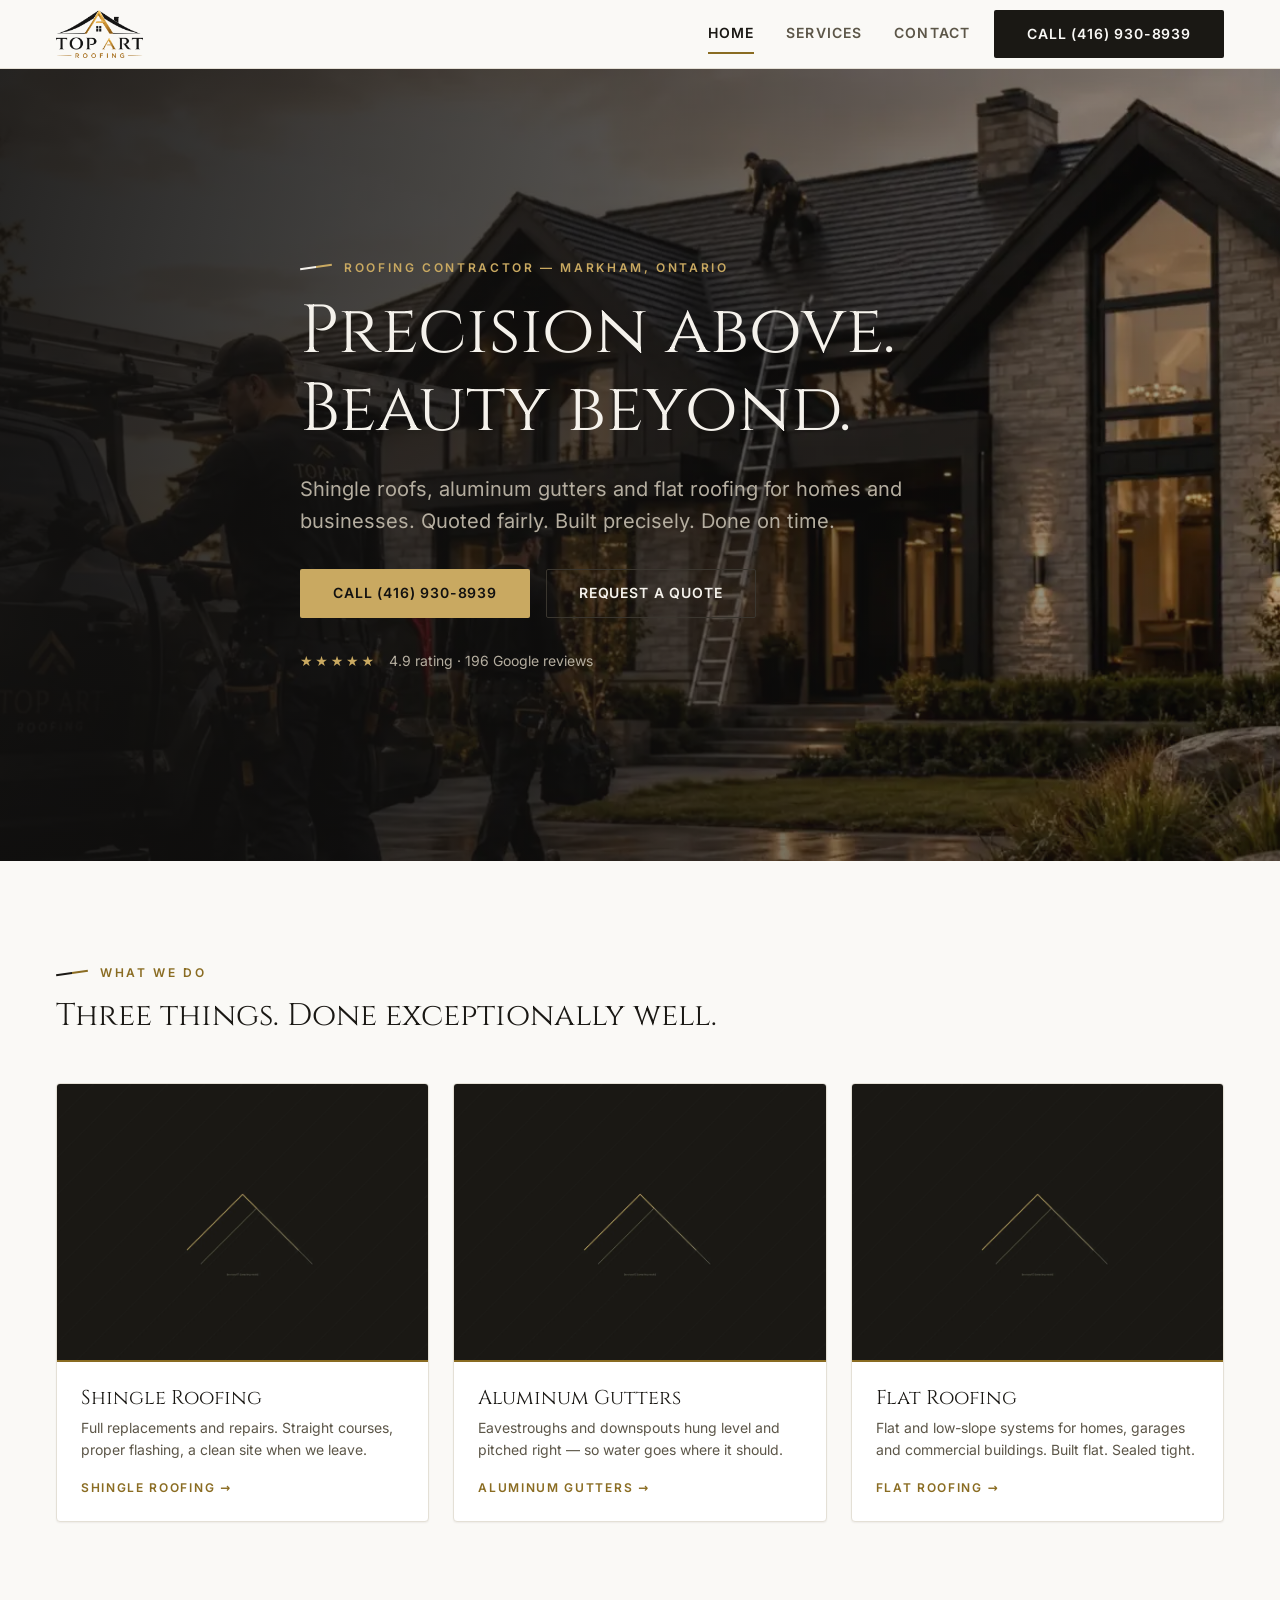
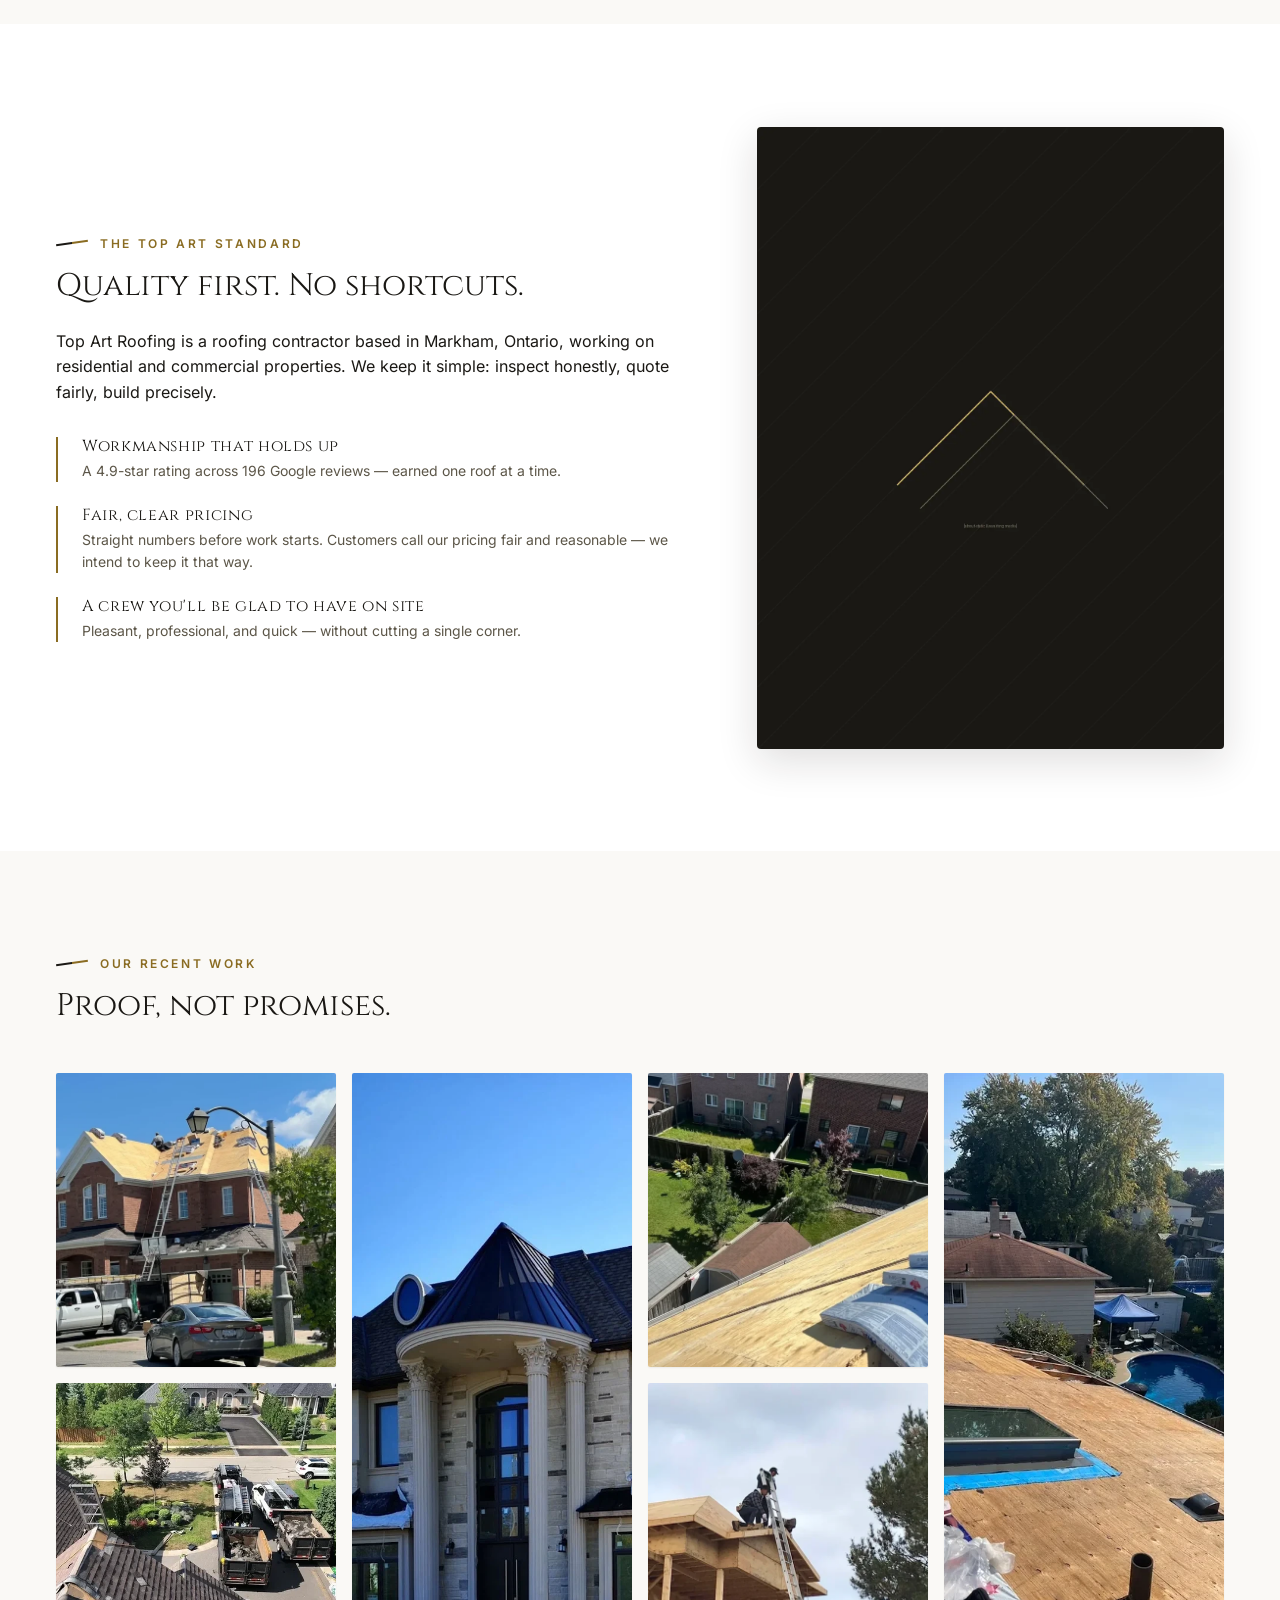
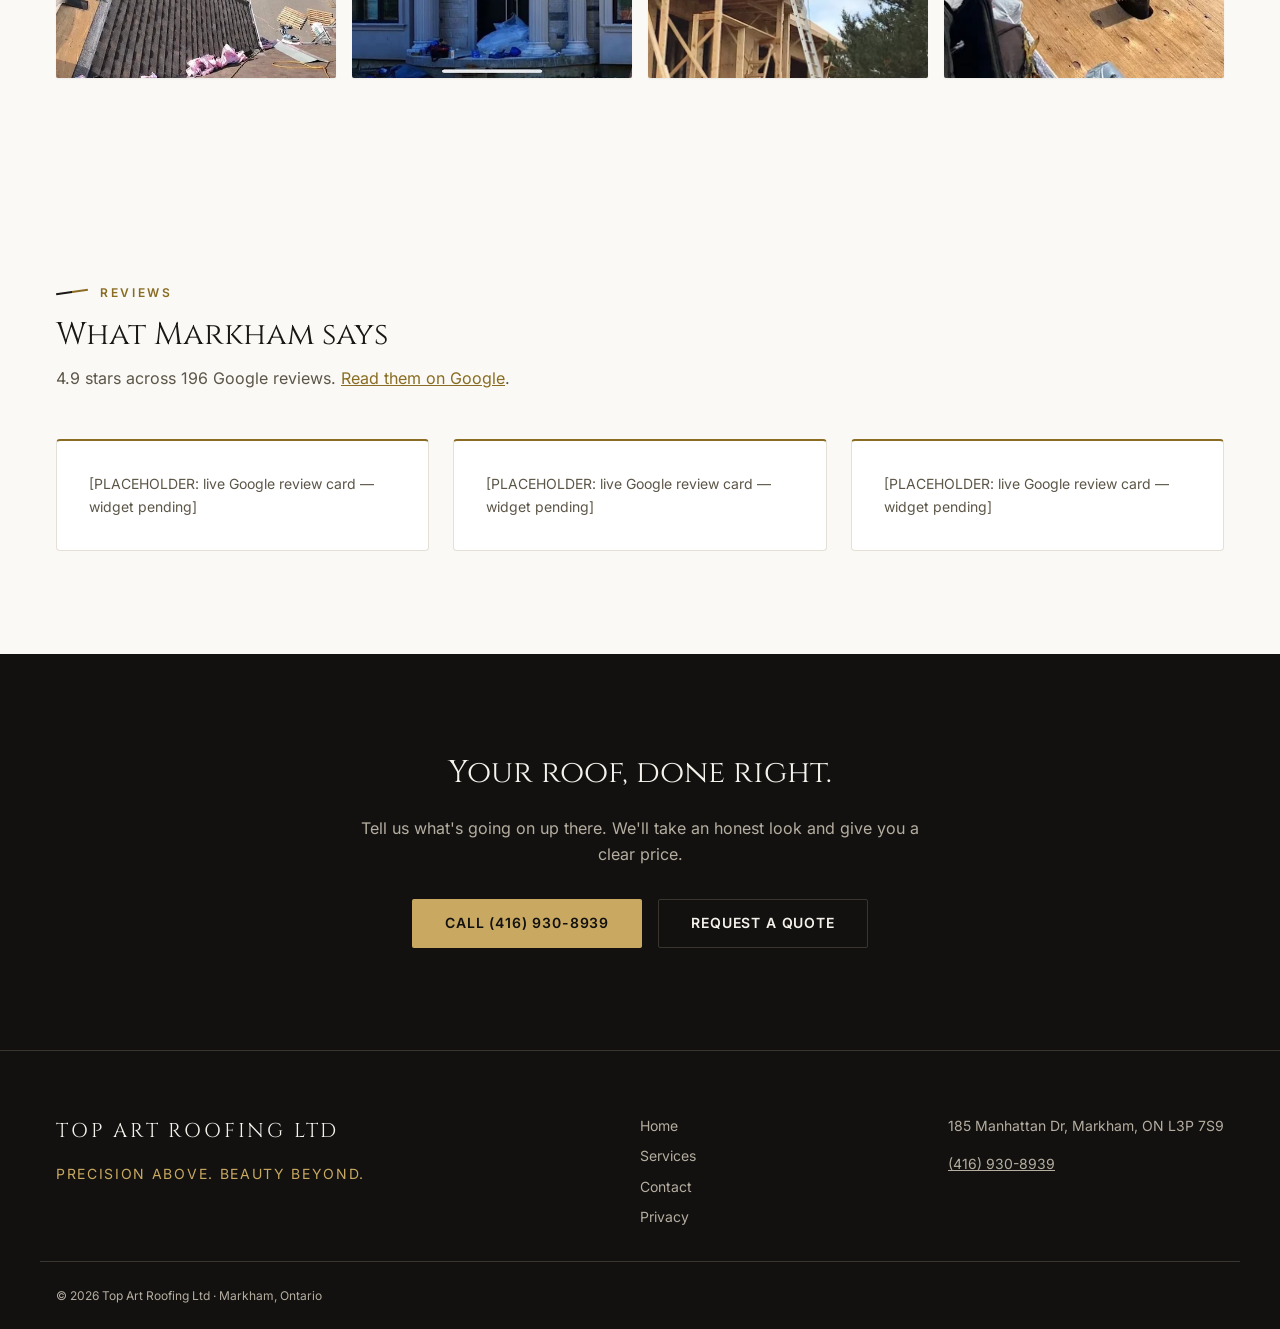
==== index.html @ 4b66814d "Build Top Art Roofing site through Phase 5 + media integration Phases 0-5 complete: intake (GBP past" ====
<!DOCTYPE html>
<html lang="en">
<head>
  <meta charset="UTF-8">
  <meta name="viewport" content="width=device-width, initial-scale=1.0">
  <title>Roofing Contractor in Markham | Top Art Roofing Ltd</title>
  <meta name="description" content="Shingle roofing, aluminum gutters and flat roofs for homes and businesses in Markham, Ontario. 4.9★ on Google. Call for a clear, fair quote.">
  <meta property="og:type" content="website">
  <meta property="og:title" content="Roofing Contractor in Markham | Top Art Roofing Ltd">
  <meta property="og:description" content="Shingle roofing, aluminum gutters and flat roofs in Markham, Ontario. Quality first. Call for a clear, fair quote.">
  <meta property="og:image" content="assets/images/og-image.jpg">
  <script type="application/ld+json">
  {
    "@context": "https://schema.org",
    "@type": "RoofingContractor",
    "name": "Top Art Roofing Ltd",
    "description": "Roofing contractor in Markham, Ontario — shingle roofing, aluminum gutters and flat roofs for residential and commercial properties.",
    "areaServed": {
      "@type": "City",
      "name": "Markham",
      "containedInPlace": { "@type": "AdministrativeArea", "name": "Ontario" }
    }
  }
  </script>
  <link rel="preload" href="assets/fonts/cinzel-latin-400-normal.woff2" as="font" type="font/woff2" crossorigin>
  <link rel="preload" href="assets/images/hero-intro-poster.webp" as="image">
  <link rel="stylesheet" href="shared/tokens.css">
  <link rel="stylesheet" href="shared/base.css">
  <link rel="stylesheet" href="style.css">
</head>
<body>
<a class="skip-link" href="#main">Skip to content</a>

<header class="site-header" data-header>
  <div class="container site-header__inner">
    <a class="logo" href="./" aria-label="Top Art Roofing — home">
      <img class="logo__img" src="assets/images/logo.png" alt="" width="583" height="320">
    </a>
    <nav class="site-nav" id="mobile-nav" aria-label="Main" data-nav>
      <a href="./" aria-current="page">Home</a>
      <a href="services/">Services</a>
      <a href="contact/">Contact</a>
    </nav>
    <a class="btn btn--primary site-header__call" href="tel:+14169308939">
      <span class="site-header__call-short">Call</span>
      <span class="site-header__call-full">Call (416) 930-8939</span>
    </a>
    <button class="nav-toggle" data-nav-toggle aria-expanded="false" aria-controls="mobile-nav" aria-label="Menu">
      <span></span><span></span><span></span>
    </button>
  </div>
</header>

<main id="main">

  <section class="section section--hero" id="hero" data-theme="dark">
    <div class="hero__media" aria-hidden="true" data-intro-loop>
      <video class="hero__video" data-il-loop muted playsinline preload="auto" loop
             tabindex="-1" style="opacity:0" width="1666" height="1080">
        <source src="assets/video/hero-loop.mp4" type="video/mp4">
      </video>
      <video class="hero__video" data-il-intro muted playsinline preload="auto" autoplay
             tabindex="-1" poster="assets/images/hero-intro-poster.webp" width="1916" height="1080">
        <source src="assets/video/hero-intro.mp4" type="video/mp4">
      </video>
    </div>
    <div class="container hero__content">
      <p class="eyebrow">Roofing Contractor — Markham, Ontario</p>
      <h1 class="hero__title">Precision above.<br>Beauty beyond.</h1>
      <p class="hero__sub">Shingle roofs, aluminum gutters and flat roofing for homes
        and businesses. Quoted fairly. Built precisely. Done on time.</p>
      <div class="hero__actions">
        <a class="btn btn--gold" href="tel:+14169308939">Call (416) 930-8939</a>
        <a class="btn btn--ghost" href="contact/">Request a quote</a>
      </div>
      <p class="hero__trust">
        <span class="stars" aria-hidden="true">★★★★★</span>
        4.9 rating · 196 Google reviews
      </p>
    </div>
  </section>

  <section class="section section--services" id="services">
    <div class="container">
      <p class="eyebrow">What we do</p>
      <h2>Three things. Done exceptionally well.</h2>
      <div class="cards" data-reveal>
        <a class="card" href="services/#shingles">
          <div class="card__media"><img src="assets/images/services-01.webp" alt="Newly installed architectural shingle roof" data-media-slot="services-01" width="1600" height="1200" loading="lazy"></div>
          <h3 class="card__title">Shingle Roofing</h3>
          <p class="card__text">Full replacements and repairs. Straight courses,
            proper flashing, a clean site when we leave.</p>
          <span class="card__link">Shingle roofing <span aria-hidden="true">→</span></span>
        </a>
        <a class="card" href="services/#gutters">
          <div class="card__media"><img src="assets/images/services-02.webp" alt="Aluminum eavestrough on a modern home" data-media-slot="services-02" width="1600" height="1200" loading="lazy"></div>
          <h3 class="card__title">Aluminum Gutters</h3>
          <p class="card__text">Eavestroughs and downspouts hung level and pitched
            right — so water goes where it should.</p>
          <span class="card__link">Aluminum gutters <span aria-hidden="true">→</span></span>
        </a>
        <a class="card" href="services/#flat-roof">
          <div class="card__media"><img src="assets/images/services-03.webp" alt="Flat roof on a commercial building" data-media-slot="services-03" width="1600" height="1200" loading="lazy"></div>
          <h3 class="card__title">Flat Roofing</h3>
          <p class="card__text">Flat and low-slope systems for homes, garages and
            commercial buildings. Built flat. Sealed tight.</p>
          <span class="card__link">Flat roofing <span aria-hidden="true">→</span></span>
        </a>
      </div>
    </div>
  </section>

  <section class="section section--about" id="about">
    <div class="container about__grid">
      <div class="about__copy">
        <p class="eyebrow">The Top Art standard</p>
        <h2>Quality first. No shortcuts.</h2>
        <p>Top Art Roofing is a roofing contractor based in Markham, Ontario,
          working on residential and commercial properties. We keep it simple:
          inspect honestly, quote fairly, build precisely.</p>
        <ul class="about__points">
          <li>
            <h3>Workmanship that holds up</h3>
            <p>A 4.9-star rating across 196 Google reviews — earned one roof at a time.</p>
          </li>
          <li>
            <h3>Fair, clear pricing</h3>
            <p>Straight numbers before work starts. Customers call our pricing
              fair and reasonable — we intend to keep it that way.</p>
          </li>
          <li>
            <h3>A crew you'll be glad to have on site</h3>
            <p>Pleasant, professional, and quick — without cutting a single corner.</p>
          </li>
        </ul>
      </div>
      <div class="about__media">
        <img src="assets/images/about-static.webp" alt="Close-up of precise shingle coursework" data-media-slot="about-static" width="1200" height="1600" loading="lazy">
      </div>
    </div>
  </section>

  <section class="section section--gallery" id="gallery">
    <div class="container">
      <p class="eyebrow">Our recent work</p>
      <h2>Proof, not promises.</h2>
      <div class="work-grid" data-reveal>
        <img src="assets/images/gallery-01.webp" alt="Crew re-shingling a large two-storey brick home" width="800" height="600" loading="lazy">
        <img class="work-item--tall" src="assets/images/gallery-03.webp" alt="Black metal turret roof over a stone entranceway" width="472" height="1020" loading="lazy">
        <img src="assets/images/gallery-02.webp" alt="Prepared roof deck with underlayment staged at the ridge" width="800" height="600" loading="lazy">
        <img class="work-item--tall" src="assets/images/gallery-06.webp" alt="Flat roof re-deck with a new skylight" width="765" height="1020" loading="lazy">
        <img src="assets/images/gallery-04.webp" alt="Aerial view of a shingle tear-off in progress" width="800" height="600" loading="lazy">
        <img src="assets/images/gallery-05.webp" alt="Framing a new roof structure on a custom build" width="800" height="600" loading="lazy">
      </div>
    </div>
  </section>

  <section class="section section--testimonials" id="testimonials">
    <div class="container">
      <p class="eyebrow">Reviews</p>
      <h2>What Markham says</h2>
      <p class="quotes__stat">4.9 stars across 196 Google reviews.
        <a href="https://www.google.com/maps/search/Top+Art+Roofing+Ltd+Markham+ON" rel="noopener">Read them on Google</a>.</p>
      <div class="quotes" data-reveal>
        <!-- Live Google-reviews widget planned (operator decision 2026-07-06);
             cards below are placeholders until the widget is wired. -->
        <blockquote class="quote">
          <p>[PLACEHOLDER: live Google review card — widget pending]</p>
        </blockquote>
        <blockquote class="quote">
          <p>[PLACEHOLDER: live Google review card — widget pending]</p>
        </blockquote>
        <blockquote class="quote">
          <p>[PLACEHOLDER: live Google review card — widget pending]</p>
        </blockquote>
      </div>
    </div>
  </section>

  <section class="section section--cta" id="cta" data-theme="dark">
    <div class="container cta__inner">
      <h2>Your roof, done right.</h2>
      <p>Tell us what's going on up there. We'll take an honest look and give
        you a clear price.</p>
      <div class="cta__actions">
        <a class="btn btn--gold" href="tel:+14169308939">Call (416) 930-8939</a>
        <a class="btn btn--ghost" href="contact/">Request a quote</a>
      </div>
    </div>
  </section>

</main>

<footer class="site-footer" data-theme="dark">
  <div class="container site-footer__inner">
    <div class="site-footer__brand">
      <p class="logo__name">Top Art Roofing Ltd</p>
      <p class="site-footer__tagline">Precision above. Beauty beyond.</p>
    </div>
    <nav class="site-footer__nav" aria-label="Footer">
      <a href="./">Home</a>
      <a href="services/">Services</a>
      <a href="contact/">Contact</a>
      <a href="privacy/">Privacy</a>
    </nav>
    <address class="site-footer__contact">
      <p>185 Manhattan Dr, Markham, ON L3P 7S9</p>
      <p><a href="tel:+14169308939">(416) 930-8939</a></p>
    </address>
  </div>
  <div class="container site-footer__legal">
    <p>© 2026 Top Art Roofing Ltd · Markham, Ontario</p>
  </div>
</footer>

<script src="shared/main.js" defer></script>
<script src="script.js" defer></script>
</body>
</html>
---- shared/tokens.css ----
/* Design tokens — Top Art Roofing Ltd
   Direction: "Precision Monochrome" (state/DECISIONS.md, Phase 2)
   Contract: contracts/design-tokens.md v1.1.0
   Warm off-white canvas, near-black charcoal ink, muted metallic gold.
   Deviations from defaults: sharp radii (architectural direction),
   generous --section-pad-y (premium whitespace). */

@font-face {
  font-family: 'Cinzel';
  font-style: normal;
  font-weight: 400;
  font-display: swap;
  src: url('../assets/fonts/cinzel-latin-400-normal.woff2') format('woff2');
}
@font-face {
  font-family: 'Inter';
  font-style: normal;
  font-weight: 400;
  font-display: swap;
  src: url('../assets/fonts/inter-latin-400-normal.woff2') format('woff2');
}
@font-face {
  font-family: 'Inter';
  font-style: normal;
  font-weight: 600;
  font-display: swap;
  src: url('../assets/fonts/inter-latin-600-normal.woff2') format('woff2');
}

:root {
  /* Colors */
  --color-primary: #1a1814;        /* charcoal black — buttons, headings, dark surfaces */
  --color-primary-dark: #0d0c0a;   /* deepest black — hover, footer */
  --color-accent: #8a6c22;         /* muted metallic gold — hairlines, labels (4.7:1 on bg) */
  --color-bg: #faf9f6;             /* warm off-white canvas */
  --color-surface: #ffffff;        /* cards, raised panels */
  --color-text: #1a1814;
  --color-text-muted: #5c5648;     /* 6.4:1 on bg */
  --color-border: #e4e0d6;
  --color-success: #2e6b3f;
  --color-error: #a33326;

  /* Typography — Cinzel display caps + Inter body; scale ratio 1.25 */
  --font-heading: 'Cinzel', 'Times New Roman', serif;
  --font-body: 'Inter', system-ui, -apple-system, sans-serif;
  --text-xs: 0.75rem;
  --text-sm: 0.875rem;
  --text-base: 1rem;
  --text-lg: 1.25rem;
  --text-xl: 1.563rem;
  --text-2xl: 1.953rem;
  --text-3xl: 2.441rem;
  --text-hero: clamp(2.5rem, 5vw + 1rem, 4.25rem);
  --leading-tight: 1.15;
  --leading-normal: 1.6;
  --leading-loose: 1.85;

  /* Spacing — 4px base scale */
  --space-1: 0.25rem;
  --space-2: 0.5rem;
  --space-3: 0.75rem;
  --space-4: 1rem;
  --space-5: 1.5rem;
  --space-6: 2rem;
  --space-7: 3rem;
  --space-8: 4rem;
  --space-9: 6rem;
  --space-10: 8rem;
  --space-11: 12rem;
  --space-12: 16rem;

  /* Layout — sharp architectural radii (deviation: premium, crisp edges) */
  --container-max: 1200px;
  --section-pad-y: clamp(4rem, 8vw, 7rem);
  --radius-sm: 2px;
  --radius-md: 4px;
  --radius-lg: 8px;
  --radius-full: 999px;

  /* Elevation — warm-neutral, restrained */
  --shadow-sm: 0 1px 2px rgba(26, 24, 20, 0.06);
  --shadow-md: 0 4px 16px rgba(26, 24, 20, 0.08);
  --shadow-lg: 0 12px 40px rgba(26, 24, 20, 0.14);

  /* Motion */
  --duration-fast: 150ms;
  --duration-base: 300ms;
  --duration-slow: 600ms;
  --ease-standard: cubic-bezier(0.2, 0, 0, 1);
  --ease-out-expo: cubic-bezier(0.16, 1, 0.3, 1);
}

/* Dark sections (CTA band, footer, dark hero) opt in via data-theme. */
[data-theme="dark"] {
  --color-primary: #f5f2ec;        /* inverted: light buttons on dark */
  --color-primary-dark: #ffffff;
  --color-accent: #c9a961;         /* light gold — 8.3:1 on dark bg */
  --color-bg: #121110;
  --color-surface: #1b1917;
  --color-text: #f5f2ec;
  --color-text-muted: #b5aea0;
  --color-border: #3a362f;
  --color-success: #6fbf85;
  --color-error: #e2796c;
  --shadow-sm: 0 1px 2px rgba(0, 0, 0, 0.4);
  --shadow-md: 0 4px 16px rgba(0, 0, 0, 0.5);
  --shadow-lg: 0 12px 40px rgba(0, 0, 0, 0.6);
}
---- shared/base.css ----
/* base.css — reset, element defaults, layout layer, shared components.
   Tokens only (contracts/design-tokens.md); BEM-lite; mobile-first. */

/* ---------- Reset + element defaults ---------- */
*, *::before, *::after { box-sizing: border-box; }

html { scroll-behavior: smooth; }
@media (prefers-reduced-motion: reduce) {
  html { scroll-behavior: auto; }
}

body {
  margin: 0;
  font-family: var(--font-body);
  font-size: var(--text-base);
  line-height: var(--leading-normal);
  color: var(--color-text);
  background: var(--color-bg);
  -webkit-font-smoothing: antialiased;
}

h1, h2, h3, h4 {
  font-family: var(--font-heading);
  font-weight: 400;
  line-height: var(--leading-tight);
  margin: 0 0 var(--space-5);
  text-wrap: balance;
}

h1 { font-size: var(--text-3xl); }
h2 { font-size: var(--text-2xl); }
h3 { font-size: var(--text-lg); }

p { margin: 0 0 var(--space-4); }
ul { margin: 0; padding: 0; }
img { max-width: 100%; height: auto; display: block; }
a { color: inherit; }

:focus-visible {
  outline: 2px solid var(--color-accent);
  outline-offset: 3px;
}

::selection {
  background: var(--color-accent);
  color: var(--color-bg);
}

/* ---------- Layout layer ---------- */
.container {
  max-width: var(--container-max);
  margin-inline: auto;
  padding-inline: var(--space-4);
}

.section {
  padding-block: var(--section-pad-y);
}

[data-theme="dark"] {
  color: var(--color-text);
  background: var(--color-bg);
}

/* ---------- Shared type components ---------- */
/* Eyebrow with the roof-pitch hairline (design signature) */
.eyebrow {
  display: flex;
  align-items: center;
  gap: var(--space-3);
  font-size: var(--text-xs);
  font-weight: 600;
  letter-spacing: 0.22em;
  text-transform: uppercase;
  color: var(--color-accent);
  margin-bottom: var(--space-4);
}
.eyebrow::before {
  content: "";
  width: var(--space-6);
  height: 2px;
  flex: none;
  background: linear-gradient(90deg, var(--color-text) 50%, var(--color-accent) 50%);
  transform: rotate(-8deg);
}

/* ---------- Buttons ---------- */
.btn {
  display: inline-block;
  padding: var(--space-3) var(--space-6);
  font-family: var(--font-body);
  font-size: var(--text-sm);
  font-weight: 600;
  letter-spacing: 0.06em;
  text-transform: uppercase;
  text-decoration: none;
  text-align: center;
  border: 1px solid transparent;
  border-radius: var(--radius-sm);
  cursor: pointer;
}
@media (prefers-reduced-motion: no-preference) {
  .btn {
    transition:
      background-color var(--duration-fast) var(--ease-standard),
      color var(--duration-fast) var(--ease-standard),
      border-color var(--duration-fast) var(--ease-standard);
  }
}

.btn--primary {
  background: var(--color-primary);
  color: var(--color-bg);
}
.btn--primary:hover { background: var(--color-primary-dark); }

.btn--gold {
  background: var(--color-accent);
  color: var(--color-bg);
}
.btn--gold:hover {
  background: var(--color-primary);
}

.btn--ghost {
  background: transparent;
  color: var(--color-text);
  border-color: var(--color-border);
}
.btn--ghost:hover { border-color: var(--color-accent); color: var(--color-accent); }

/* ---------- Header ---------- */
.site-header {
  position: sticky;
  top: 0;
  z-index: 50;
  background: color-mix(in srgb, var(--color-bg) 94%, transparent);
  backdrop-filter: blur(8px);
  border-bottom: 1px solid var(--color-border);
}

.site-header__inner {
  display: flex;
  align-items: center;
  gap: var(--space-5);
  min-height: 4.25rem;
}

.logo {
  display: flex;
  align-items: baseline;
  gap: var(--space-2);
  text-decoration: none;
  margin-right: auto;
  white-space: nowrap;
}
.logo__img {
  height: 3rem;
  width: auto;
}

.logo__mark {
  position: relative;
  width: 1.5rem;
  height: 0.75rem;
  align-self: center;
}
.logo__mark::before,
.logo__mark::after {
  content: "";
  position: absolute;
  bottom: 0;
  width: 68%;
  height: 2px;
  background: var(--color-text);
  transform-origin: left bottom;
}
.logo__mark::before { left: 0; transform: rotate(-30deg); }
.logo__mark::after {
  right: 0;
  background: var(--color-accent);
  transform-origin: right bottom;
  transform: rotate(30deg);
}
.logo__name {
  font-family: var(--font-heading);
  font-size: var(--text-lg);
  letter-spacing: 0.14em;
  text-transform: uppercase;
}
.logo__sub {
  display: none;
  font-size: var(--text-xs);
  font-weight: 600;
  letter-spacing: 0.3em;
  text-transform: uppercase;
  color: var(--color-accent);
}

@media (min-width: 640px) {
  .logo__sub { display: inline; }
}

.site-nav {
  display: none;
  gap: var(--space-6);
}
.site-nav a {
  font-size: var(--text-sm);
  font-weight: 600;
  letter-spacing: 0.08em;
  text-transform: uppercase;
  text-decoration: none;
  color: var(--color-text-muted);
  padding-block: var(--space-2);
  border-bottom: 2px solid transparent;
}
.site-nav a:hover { color: var(--color-text); }
.site-nav a[aria-current="page"] {
  color: var(--color-text);
  border-bottom-color: var(--color-accent);
}

/* Call button: compact label on mobile (call-first niche — always visible),
   full number from 640px up. */
.site-header__call { padding-inline: var(--space-4); }
.site-header__call-full { display: none; }

@media (min-width: 640px) {
  .site-header__call { padding-inline: var(--space-6); }
  .site-header__call-short { display: none; }
  .site-header__call-full { display: inline; }
}

.nav-toggle {
  display: grid;
  gap: 5px;
  padding: var(--space-3);
  background: none;
  border: none;
  cursor: pointer;
}
.nav-toggle span {
  width: 1.375rem;
  height: 2px;
  background: var(--color-text);
}

/* Mobile nav open state */
.site-header.is-open .site-nav {
  display: grid;
  position: absolute;
  top: 100%;
  left: 0;
  right: 0;
  gap: 0;
  padding: var(--space-4);
  background: var(--color-bg);
  border-bottom: 1px solid var(--color-border);
}

@media (min-width: 1024px) {
  .site-nav { display: flex; }
  .nav-toggle { display: none; }
}

/* ---------- Hero (shared shell; media variant on home) ---------- */
.section--hero {
  position: relative;
  display: grid;
  align-items: center;
  overflow: hidden;
}

.hero__content {
  position: relative;
  z-index: 1;
  padding-block: var(--space-8);
}

.hero__title {
  font-size: var(--text-hero);
  margin-bottom: var(--space-5);
  max-width: 14em;
}

.hero__sub {
  font-size: var(--text-lg);
  color: var(--color-text-muted);
  max-width: 34em;
  margin-bottom: var(--space-6);
}

.hero__actions {
  display: flex;
  flex-wrap: wrap;
  gap: var(--space-4);
  margin-bottom: var(--space-6);
}

.hero--compact .hero__content { padding-block: var(--space-6); }

/* ---------- CTA band ---------- */
.section--cta { text-align: center; }
.cta__inner p {
  color: var(--color-text-muted);
  max-width: 36em;
  margin-inline: auto;
  margin-bottom: var(--space-6);
}
.cta__actions {
  display: flex;
  flex-wrap: wrap;
  gap: var(--space-4);
  justify-content: center;
}

/* ---------- Footer ---------- */
.site-footer {
  background: var(--color-bg);
  border-top: 1px solid var(--color-border);
  padding-block: var(--space-8) var(--space-5);
}
.site-footer__inner {
  display: grid;
  gap: var(--space-6);
  padding-bottom: var(--space-6);
}
.site-footer__tagline {
  color: var(--color-accent);
  font-size: var(--text-sm);
  letter-spacing: 0.12em;
  text-transform: uppercase;
}
.site-footer__nav {
  display: grid;
  gap: var(--space-2);
}
.site-footer__nav a {
  text-decoration: none;
  color: var(--color-text-muted);
  font-size: var(--text-sm);
}
.site-footer__nav a:hover { color: var(--color-accent); }
.site-footer__contact {
  font-style: normal;
  color: var(--color-text-muted);
  font-size: var(--text-sm);
}
.site-footer__contact a { color: inherit; }
.site-footer__legal {
  border-top: 1px solid var(--color-border);
  padding-top: var(--space-5);
}
.site-footer__legal p {
  font-size: var(--text-xs);
  color: var(--color-text-muted);
  margin: 0;
}

@media (min-width: 640px) {
  .site-footer__inner {
    grid-template-columns: 2fr 1fr 1fr;
  }
}

/* ---------- Scroll reveal (JS-gated; visible without JS) ---------- */
@media (prefers-reduced-motion: no-preference) {
  .js [data-reveal] {
    opacity: 0;
    transform: translateY(var(--space-4));
    transition:
      opacity var(--duration-slow) var(--ease-out-expo),
      transform var(--duration-slow) var(--ease-out-expo);
  }
  .js [data-reveal].is-visible {
    opacity: 1;
    transform: none;
  }
}

/* ---------- Skip link ---------- */
.skip-link {
  position: absolute;
  top: calc(-1 * var(--space-12));
  left: var(--space-4);
  z-index: 100;
  padding: var(--space-3) var(--space-5);
  background: var(--color-primary);
  color: var(--color-bg);
  text-decoration: none;
  border-radius: var(--radius-sm);
}
.skip-link:focus-visible { top: var(--space-4); }

/* ---------- Utilities ---------- */
.visually-hidden {
  position: absolute !important;
  width: 1px;
  height: 1px;
  overflow: hidden;
  clip-path: inset(50%);
  white-space: nowrap;
}
---- style.css ----
/* Home page styles — hero media, service cards, about, testimonials. */

/* ---------- Hero: full-bleed media + scrim (pattern 1) ---------- */
.section--hero {
  min-height: 88svh;
  padding-block: 0;
}

.hero__media {
  position: absolute;
  inset: 0;
}
.hero__video {
  position: absolute;
  inset: 0;
  width: 100%;
  height: 100%;
  object-fit: cover;
}
.hero__media::after {
  content: "";
  position: absolute;
  inset: 0;
  background: linear-gradient(
    100deg,
    color-mix(in srgb, var(--color-bg) 92%, transparent) 0%,
    color-mix(in srgb, var(--color-bg) 72%, transparent) 45%,
    color-mix(in srgb, var(--color-bg) 30%, transparent) 100%
  );
}

.hero__trust {
  display: flex;
  align-items: center;
  gap: var(--space-3);
  font-size: var(--text-sm);
  color: var(--color-text-muted);
  margin: 0;
}
.hero__trust .stars {
  color: var(--color-accent);
  letter-spacing: 0.2em;
}

/* ---------- Service cards ---------- */
.cards {
  display: grid;
  grid-template-columns: repeat(auto-fit, minmax(min(100%, 18rem), 1fr));
  gap: var(--space-5);
  margin-top: var(--space-7);
}

.card {
  display: flex;
  flex-direction: column;
  background: var(--color-surface);
  border: 1px solid var(--color-border);
  border-radius: var(--radius-md);
  overflow: hidden;
  text-decoration: none;
  box-shadow: var(--shadow-sm);
}
@media (prefers-reduced-motion: no-preference) {
  .card {
    transition:
      box-shadow var(--duration-base) var(--ease-standard),
      transform var(--duration-base) var(--ease-standard);
  }
}
.card:hover {
  box-shadow: var(--shadow-md);
  transform: translateY(calc(-1 * var(--space-1)));
}

.card__media {
  aspect-ratio: 4 / 3;
  overflow: hidden;
  border-bottom: 2px solid var(--color-accent);
}
.card__media img {
  width: 100%;
  height: 100%;
  object-fit: cover;
}

.card__title {
  margin: var(--space-5) var(--space-5) var(--space-2);
}
.card__text {
  margin: 0 var(--space-5) var(--space-4);
  color: var(--color-text-muted);
  font-size: var(--text-sm);
  flex: 1;
}
.card__link {
  margin: 0 var(--space-5) var(--space-5);
  font-size: var(--text-xs);
  font-weight: 600;
  letter-spacing: 0.14em;
  text-transform: uppercase;
  color: var(--color-accent);
}

/* ---------- About / why-us ---------- */
.section--about { background: var(--color-surface); }

.about__grid {
  display: grid;
  gap: var(--space-7);
  align-items: center;
}

.about__points {
  list-style: none;
  display: grid;
  gap: var(--space-5);
  margin-top: var(--space-6);
}
.about__points h3 {
  margin-bottom: var(--space-1);
  font-size: var(--text-base);
  letter-spacing: 0.04em;
}
.about__points p {
  margin: 0;
  color: var(--color-text-muted);
  font-size: var(--text-sm);
}
.about__points li {
  padding-left: var(--space-5);
  border-left: 2px solid var(--color-accent);
}

.about__media img {
  border-radius: var(--radius-md);
  box-shadow: var(--shadow-lg);
}

@media (min-width: 1024px) {
  .about__grid { grid-template-columns: 7fr 5fr; }
}

/* ---------- Our recent work (gallery) ---------- */
.work-grid {
  display: grid;
  grid-template-columns: repeat(auto-fit, minmax(min(100%, 16rem), 1fr));
  grid-auto-flow: dense;
  gap: var(--space-4);
  margin-top: var(--space-7);
}
.work-grid img {
  width: 100%;
  height: 100%;
  object-fit: cover;
  border-radius: var(--radius-sm);
  box-shadow: var(--shadow-sm);
  aspect-ratio: 4 / 3;
}
.work-grid .work-item--tall {
  aspect-ratio: auto;
  grid-row: span 2;
}

/* ---------- Testimonials ---------- */
.quotes__stat {
  color: var(--color-text-muted);
  margin-top: calc(-1 * var(--space-3));
}
.quotes__stat a { color: var(--color-accent); }

.quotes {
  display: grid;
  grid-template-columns: repeat(auto-fit, minmax(min(100%, 18rem), 1fr));
  gap: var(--space-5);
  margin-top: var(--space-7);
}

.quote {
  margin: 0;
  padding: var(--space-6);
  background: var(--color-surface);
  border: 1px solid var(--color-border);
  border-top: 2px solid var(--color-accent);
  border-radius: var(--radius-md);
}
.quote p {
  margin: 0;
  font-size: var(--text-sm);
  color: var(--color-text-muted);
}
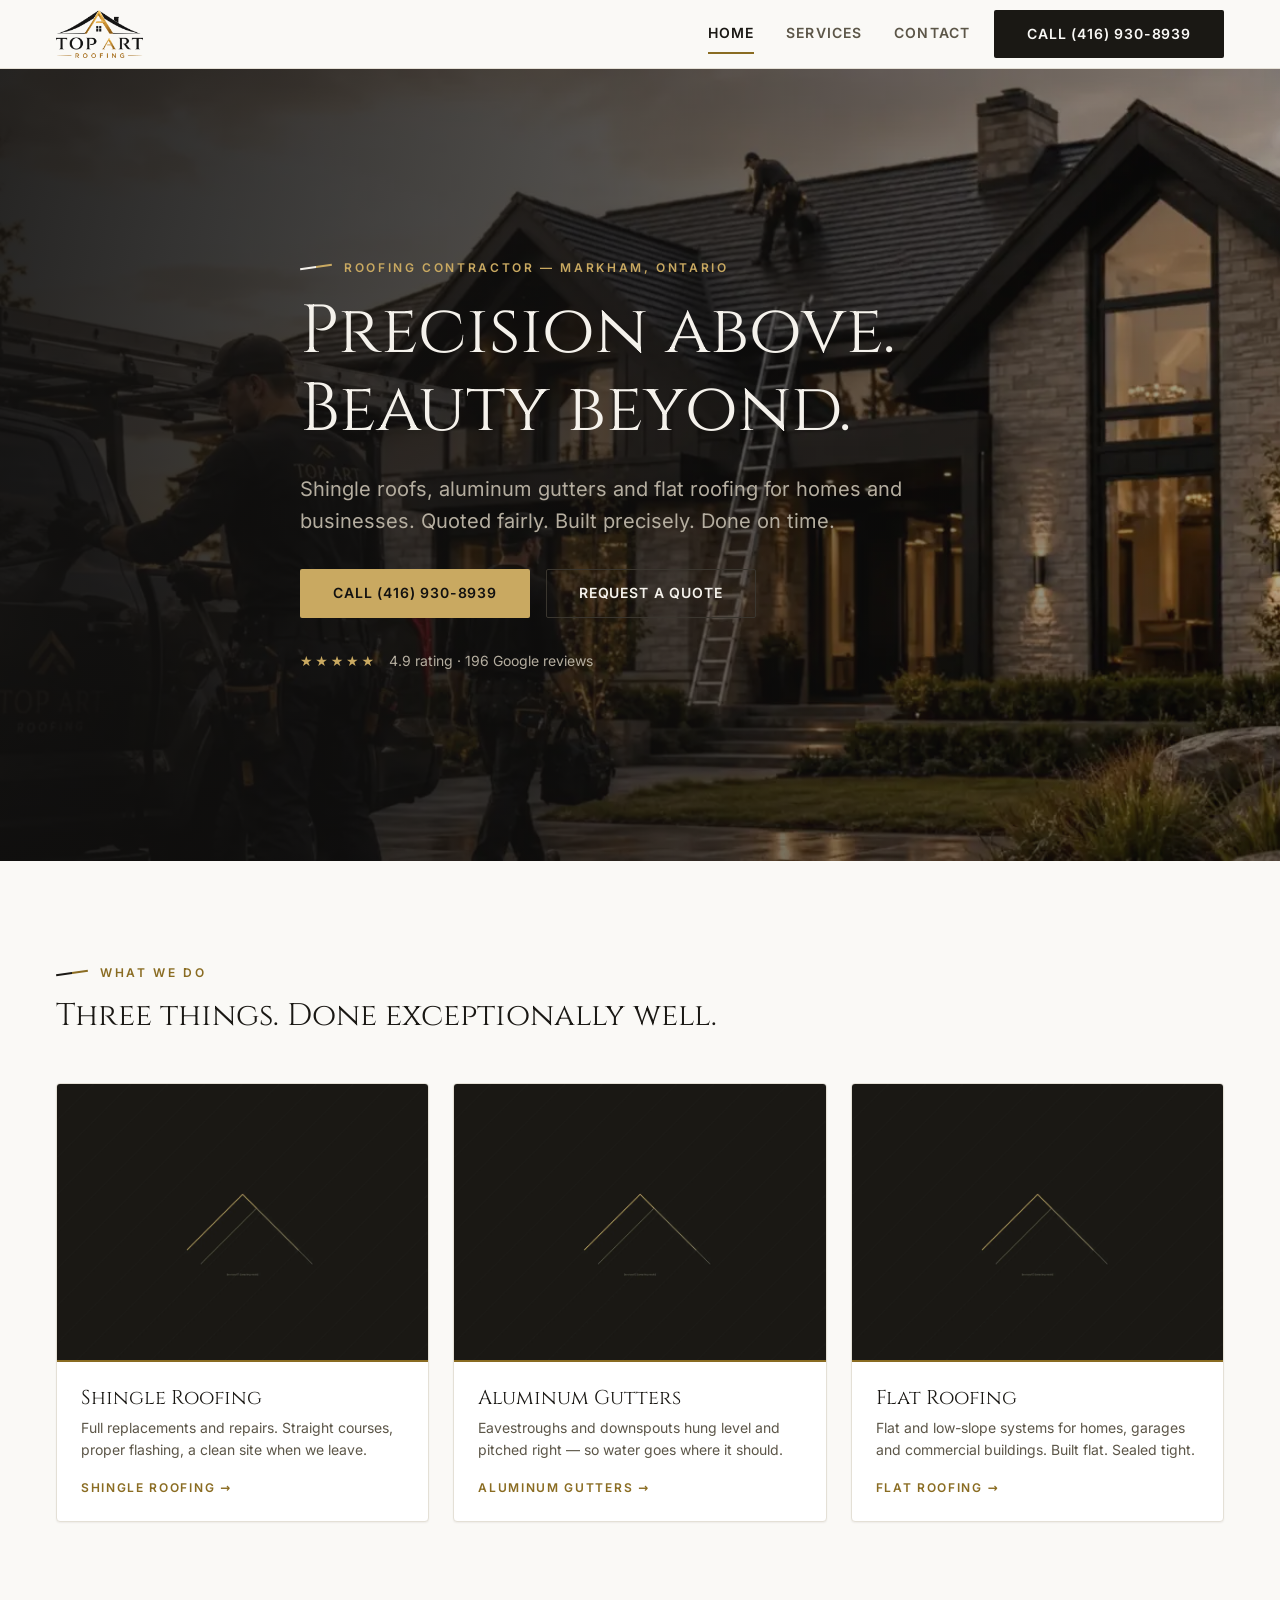
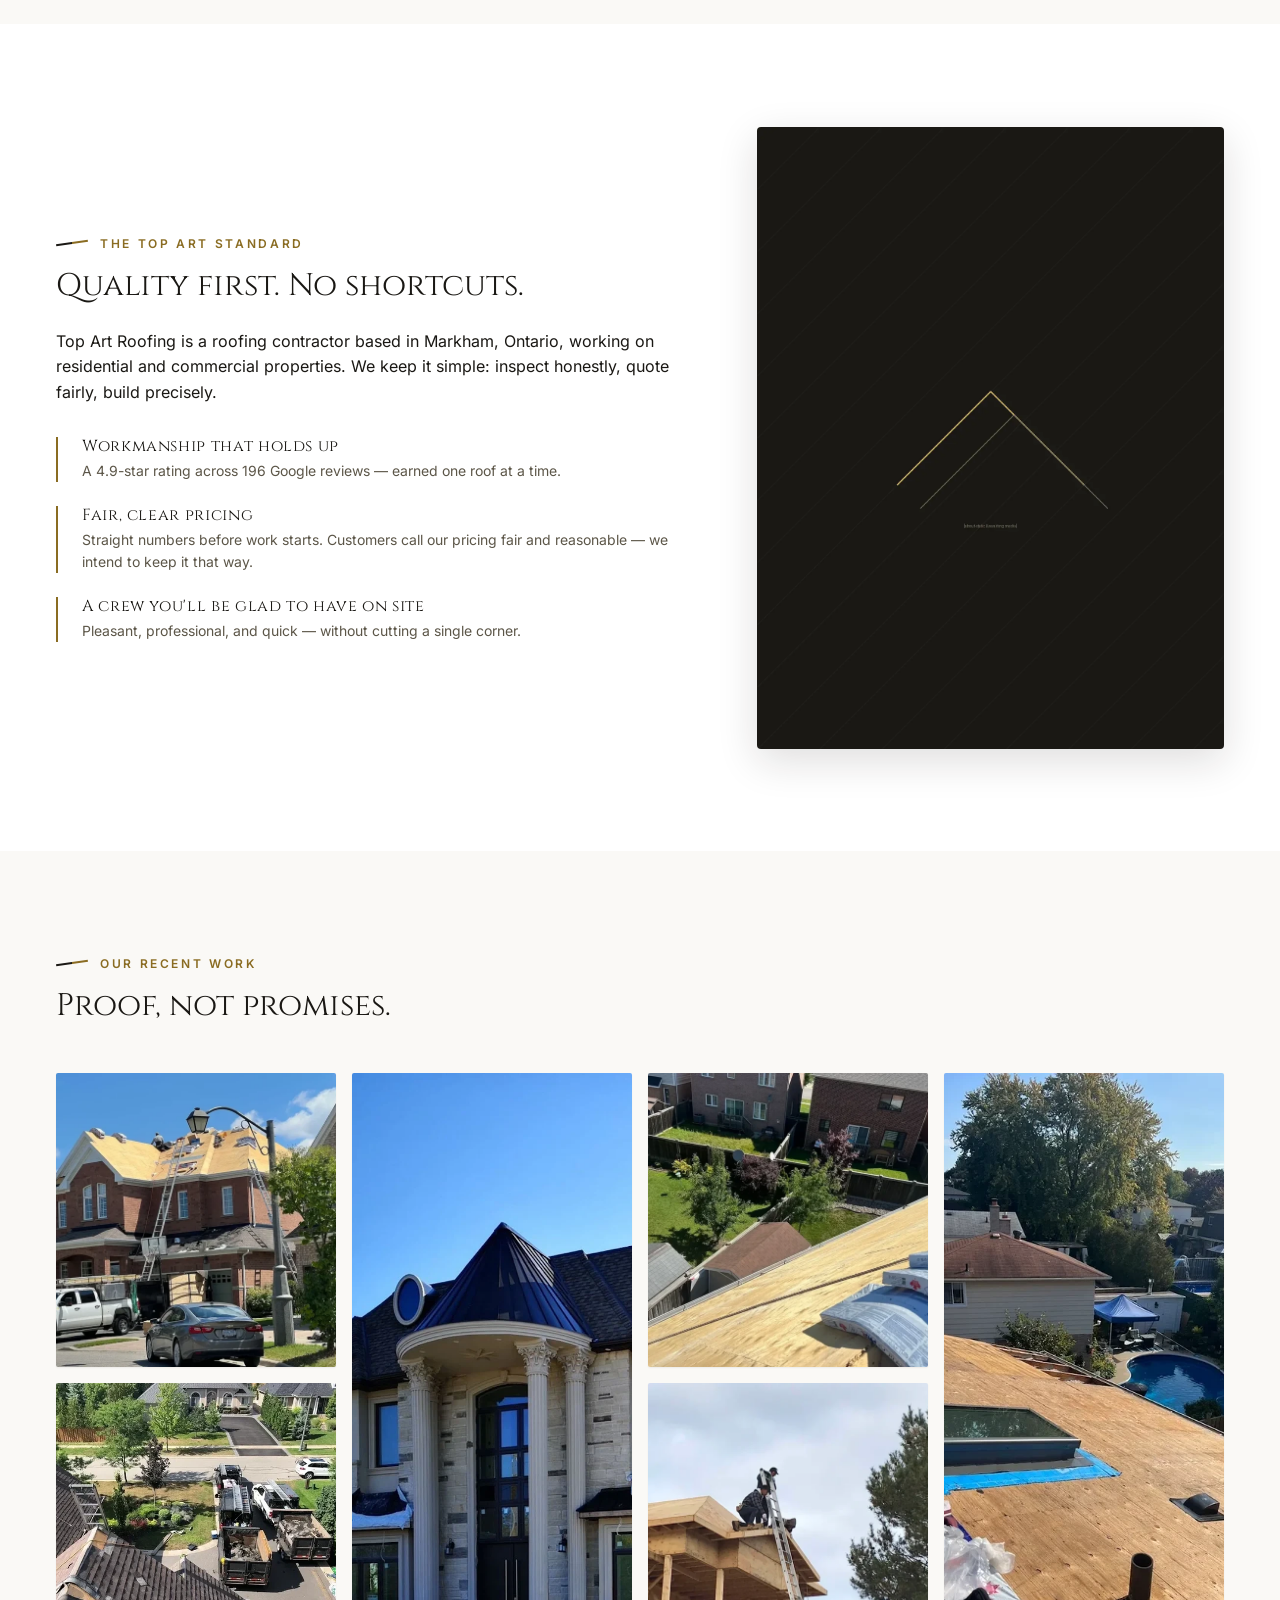
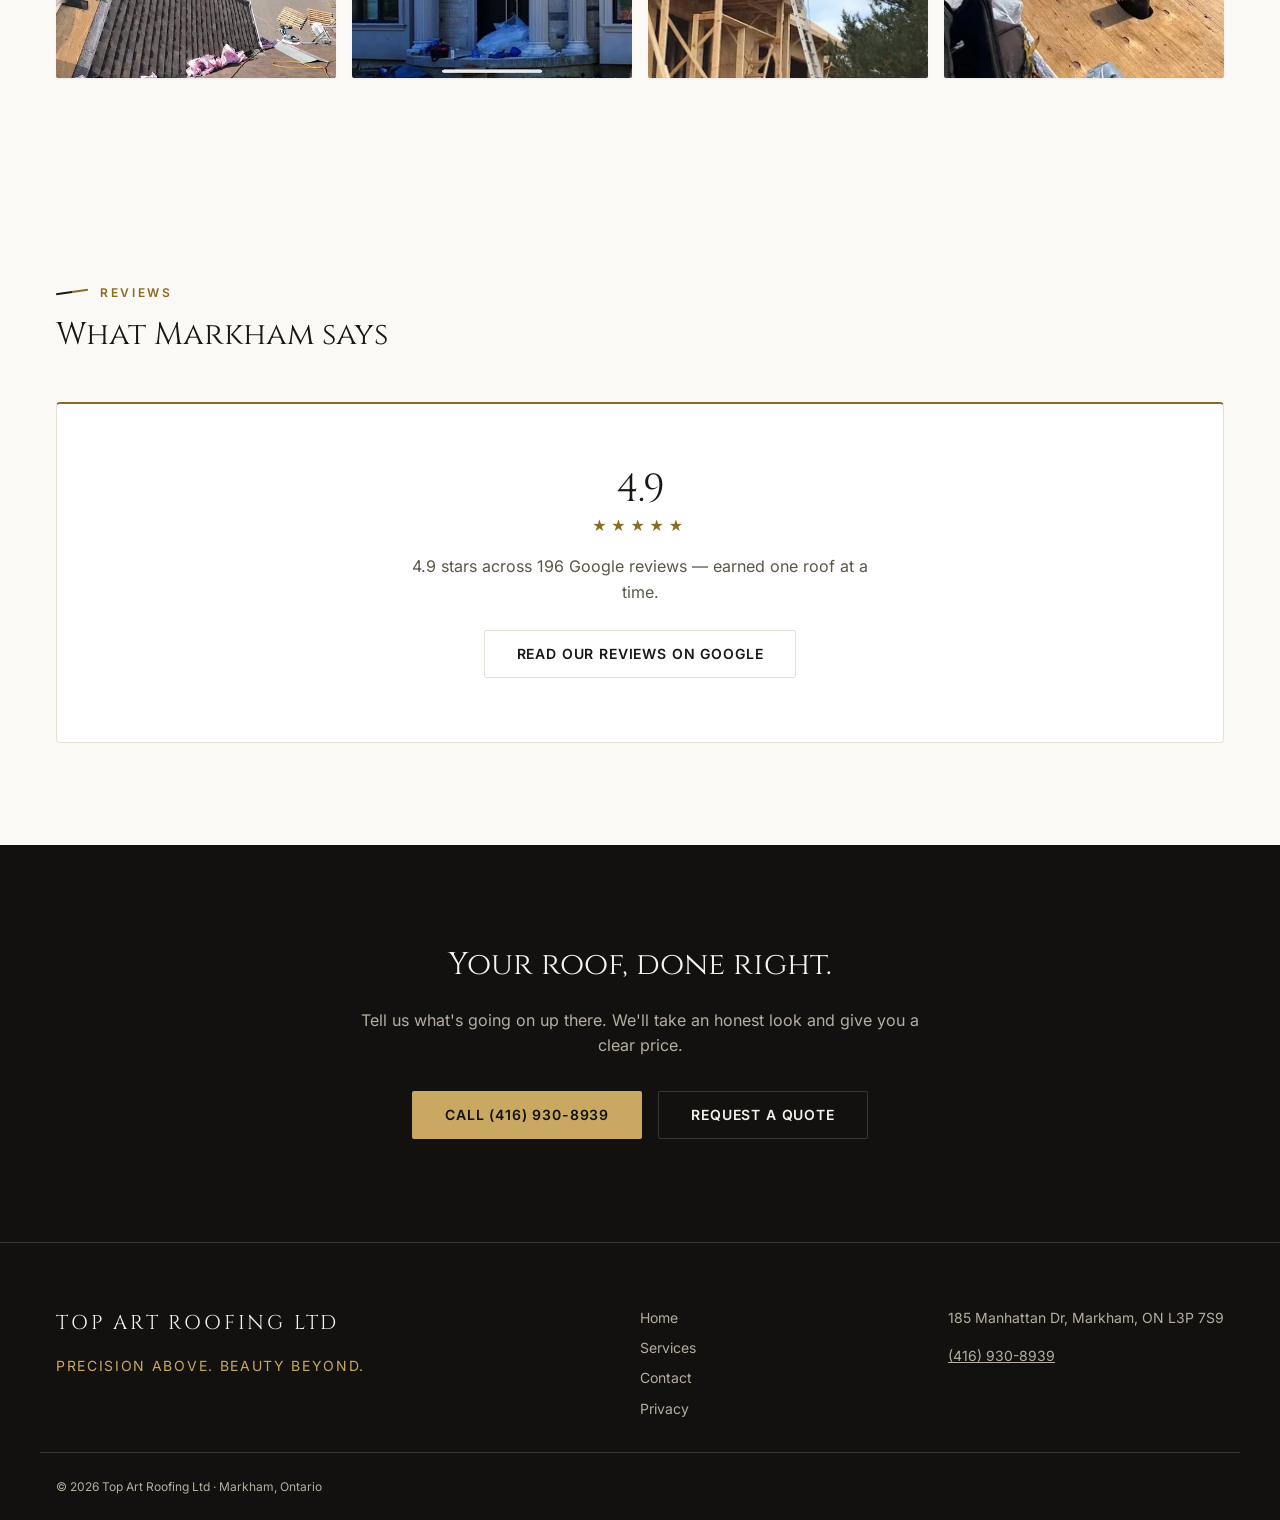
==== commit f763b53c: "Pass QA gate: reviews-band replaces placeholder cards check.py 0 FAIL; visual QA 4 pages x 3 widths " ====
--- a/index.html
+++ b/index.html
@@ -159,20 +159,17 @@
     <div class="container">
       <p class="eyebrow">Reviews</p>
       <h2>What Markham says</h2>
-      <p class="quotes__stat">4.9 stars across 196 Google reviews.
-        <a href="https://www.google.com/maps/search/Top+Art+Roofing+Ltd+Markham+ON" rel="noopener">Read them on Google</a>.</p>
-      <div class="quotes" data-reveal>
-        <!-- Live Google-reviews widget planned (operator decision 2026-07-06);
-             cards below are placeholders until the widget is wired. -->
-        <blockquote class="quote">
-          <p>[PLACEHOLDER: live Google review card — widget pending]</p>
-        </blockquote>
-        <blockquote class="quote">
-          <p>[PLACEHOLDER: live Google review card — widget pending]</p>
-        </blockquote>
-        <blockquote class="quote">
-          <p>[PLACEHOLDER: live Google review card — widget pending]</p>
-        </blockquote>
+      <!-- Live Google-reviews widget slot (operator decision 2026-07-06):
+           when a provider is chosen, the embed replaces .reviews-band below.
+           Third-party embed = privacy-policy + CSP update in the same change. -->
+      <div class="reviews-band" data-reveal>
+        <p class="reviews-band__score" aria-hidden="true">4.9</p>
+        <p class="reviews-band__stars" aria-hidden="true">★★★★★</p>
+        <p class="reviews-band__text">4.9 stars across 196 Google reviews —
+          earned one roof at a time.</p>
+        <a class="btn btn--ghost" href="https://www.google.com/maps/search/Top+Art+Roofing+Ltd+Markham+ON" rel="noopener">
+          Read our reviews on Google
+        </a>
       </div>
     </div>
   </section>
--- a/style.css
+++ b/style.css
@@ -162,29 +162,29 @@
 }
 
 /* ---------- Testimonials ---------- */
-.quotes__stat {
-  color: var(--color-text-muted);
-  margin-top: calc(-1 * var(--space-3));
-}
-.quotes__stat a { color: var(--color-accent); }
-
-.quotes {
-  display: grid;
-  grid-template-columns: repeat(auto-fit, minmax(min(100%, 18rem), 1fr));
-  gap: var(--space-5);
+.reviews-band {
   margin-top: var(--space-7);
-}
-
-.quote {
-  margin: 0;
-  padding: var(--space-6);
+  padding: var(--space-8) var(--space-6);
   background: var(--color-surface);
   border: 1px solid var(--color-border);
   border-top: 2px solid var(--color-accent);
   border-radius: var(--radius-md);
+  text-align: center;
 }
-.quote p {
+.reviews-band__score {
+  font-family: var(--font-heading);
+  font-size: var(--text-3xl);
+  line-height: var(--leading-tight);
   margin: 0;
-  font-size: var(--text-sm);
+}
+.reviews-band__stars {
+  color: var(--color-accent);
+  letter-spacing: 0.3em;
+  margin: 0 0 var(--space-4);
+}
+.reviews-band__text {
   color: var(--color-text-muted);
+  max-width: 30em;
+  margin-inline: auto;
+  margin-bottom: var(--space-5);
 }
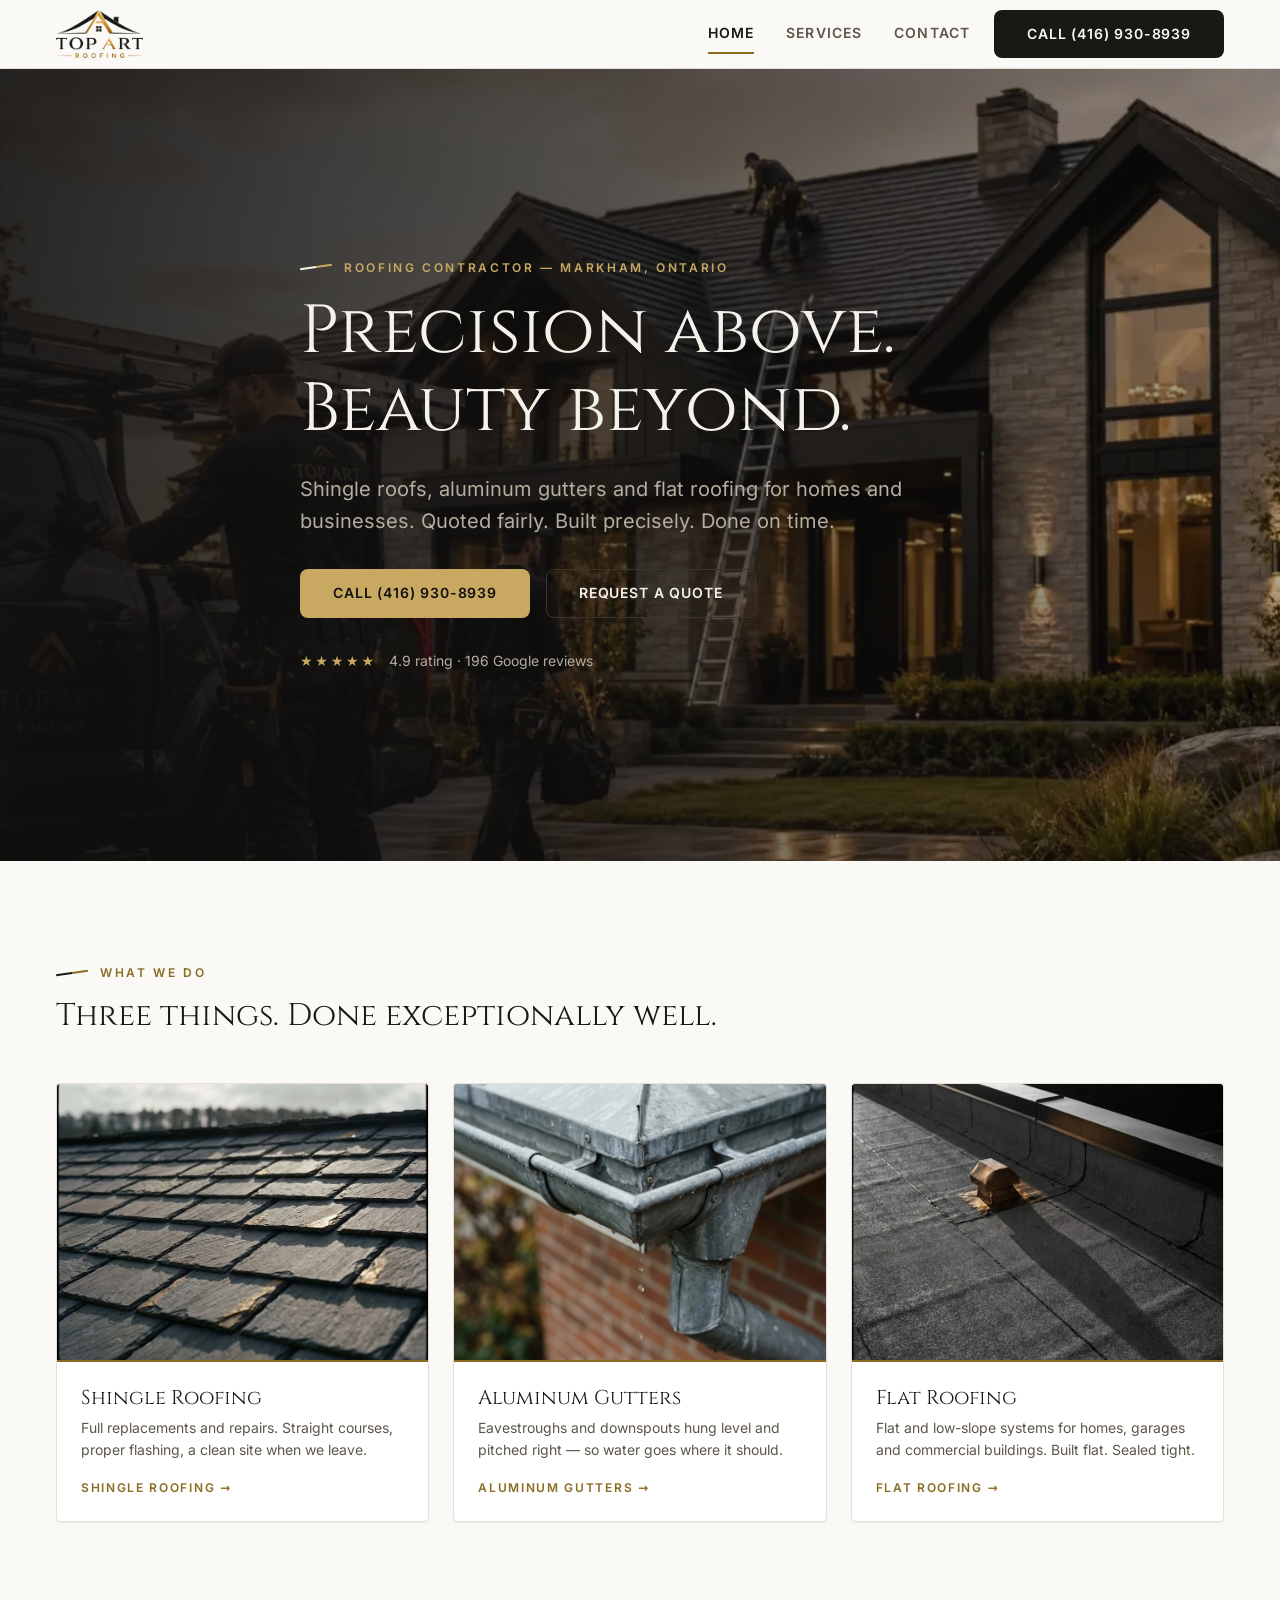
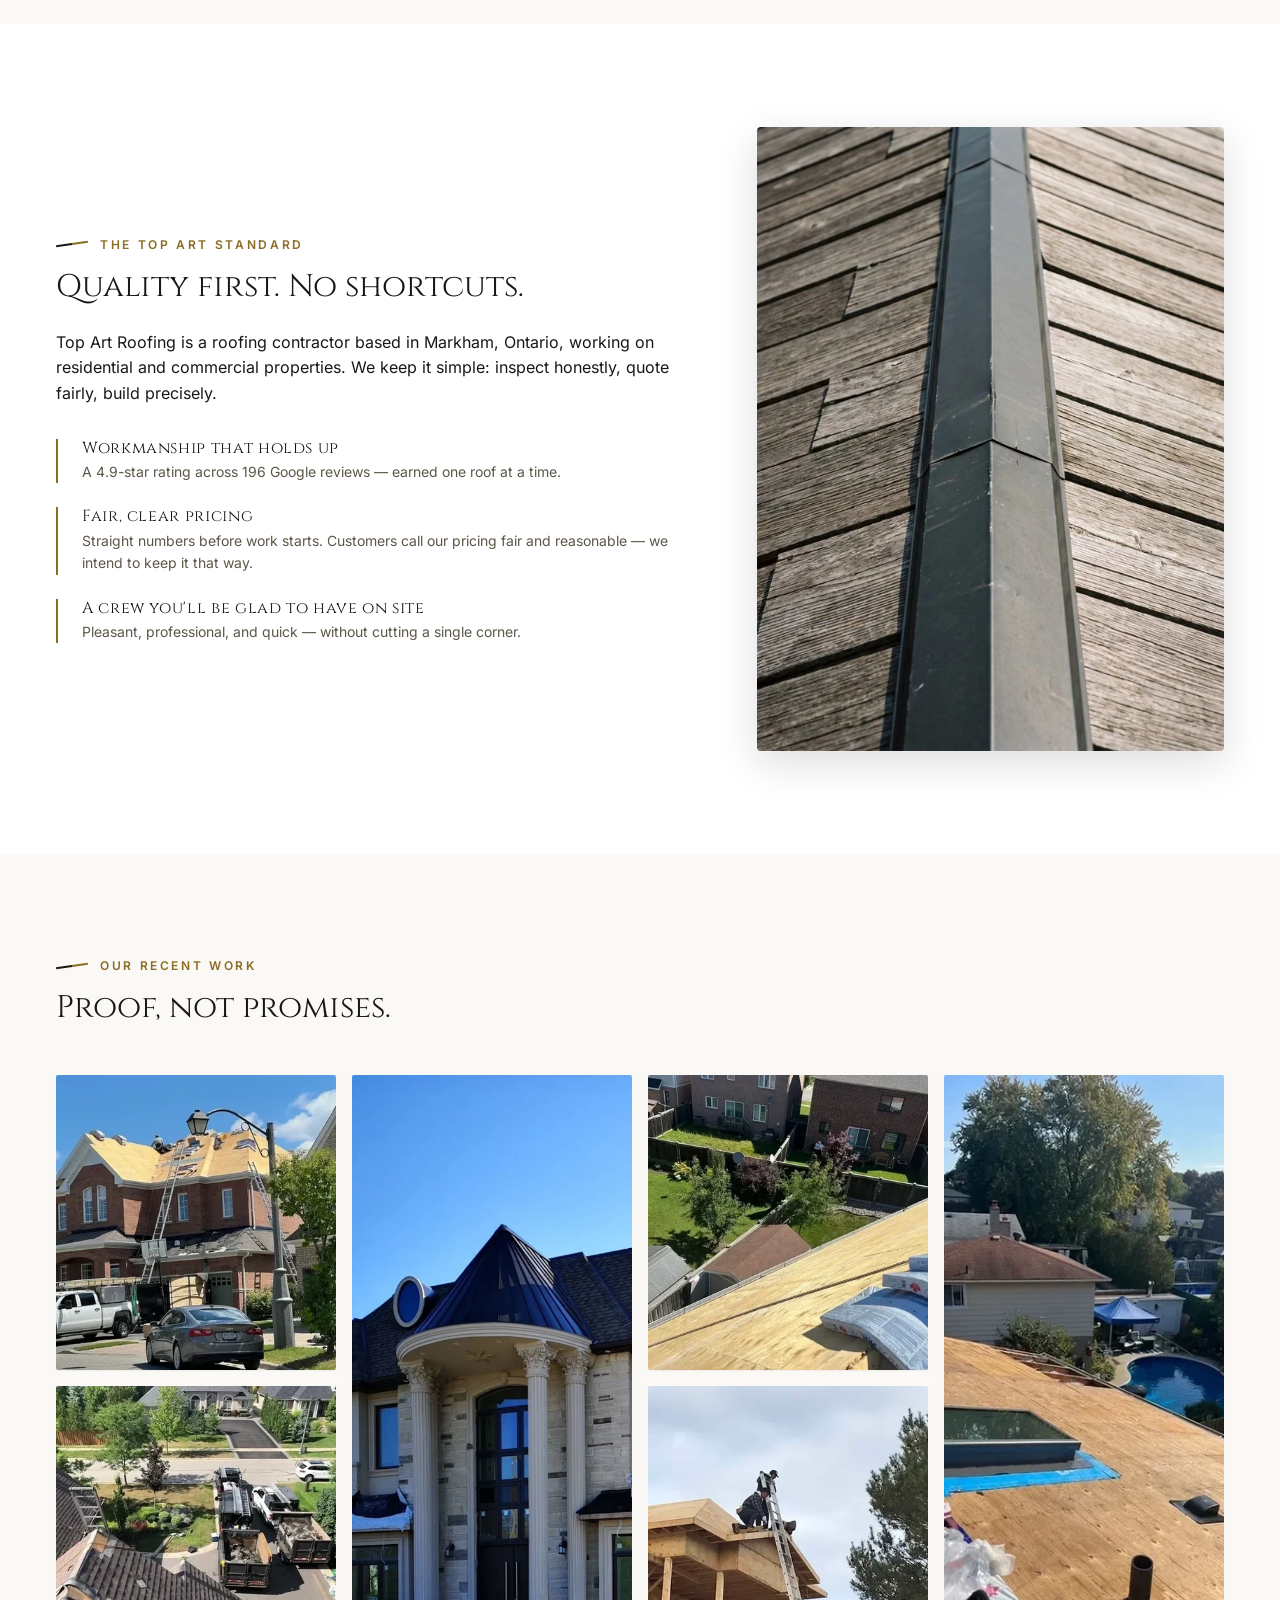
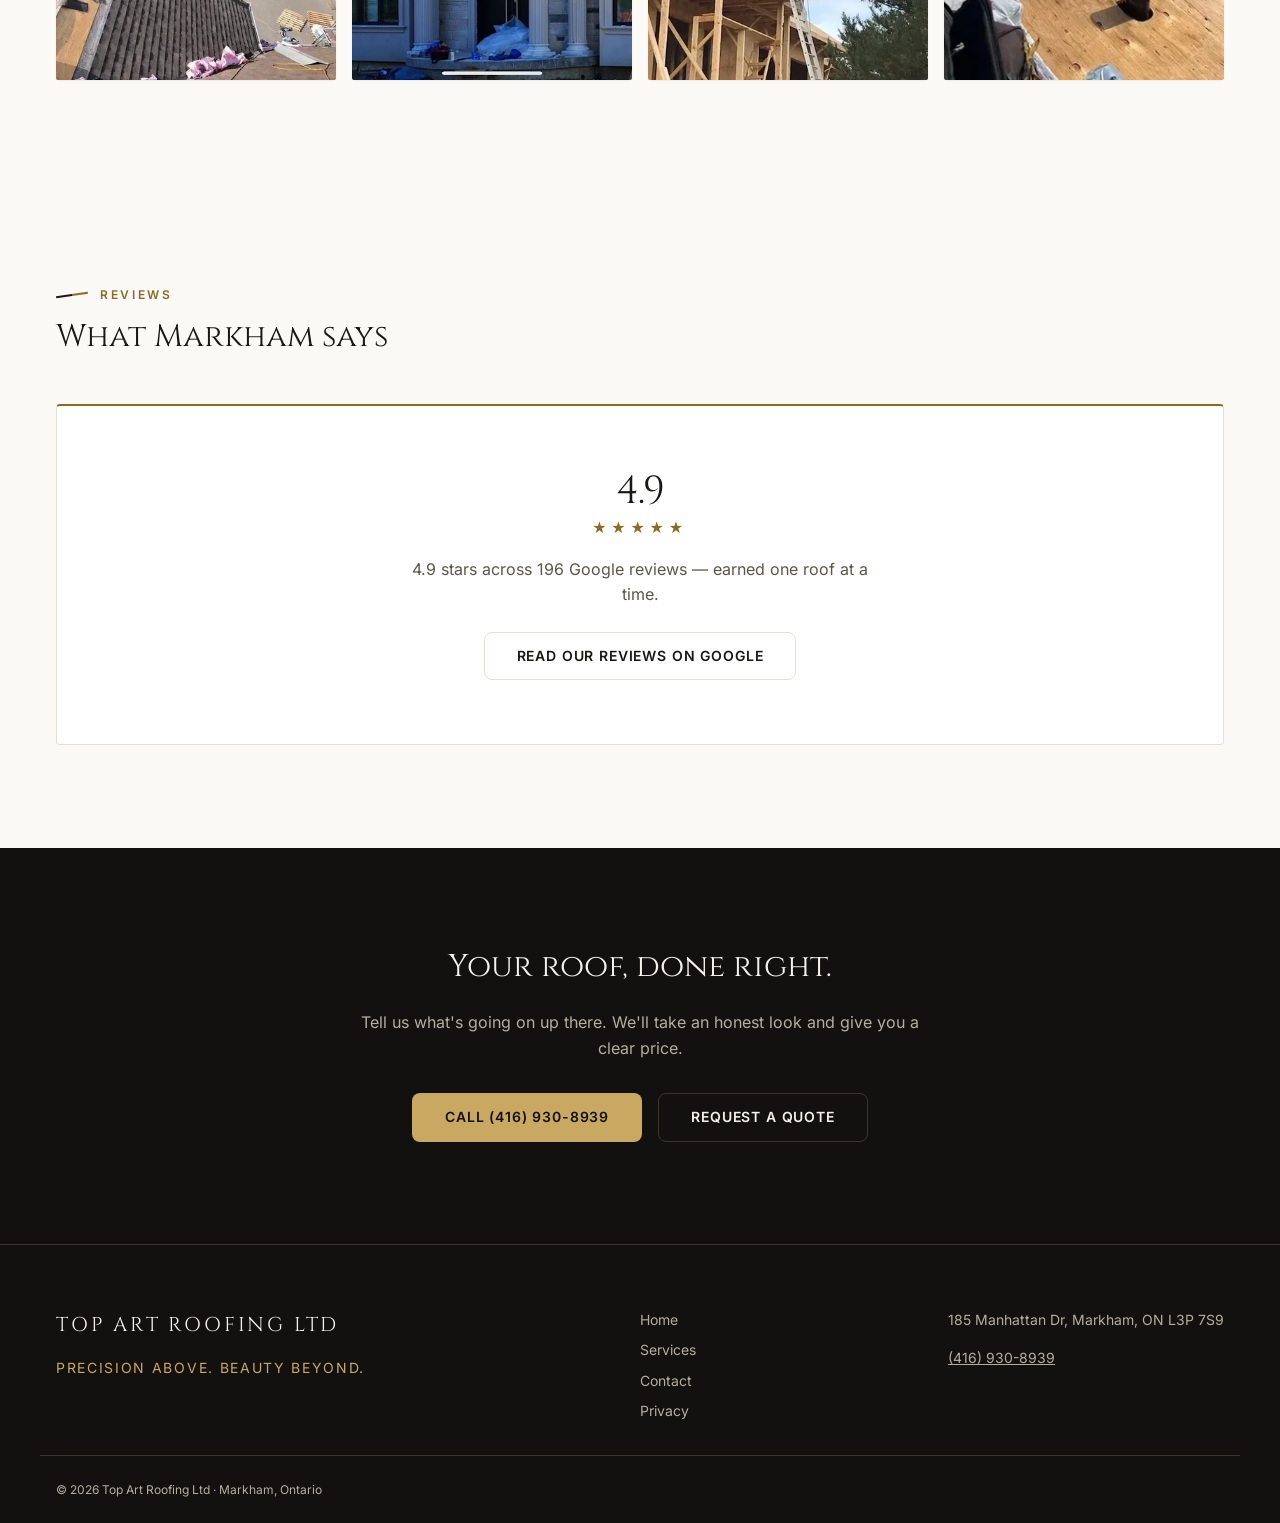
==== commit 553eda3c: "Polish round: hero entrance, soft buttons, nav animation, ping-pong hero Hero text gets a staggered " ====
--- a/index.html
+++ b/index.html
@@ -55,7 +55,7 @@
 
   <section class="section section--hero" id="hero" data-theme="dark">
     <div class="hero__media" aria-hidden="true" data-intro-loop>
-      <video class="hero__video" data-il-loop muted playsinline preload="auto" loop
+      <video class="hero__video" data-il-loop muted playsinline preload="auto"
              tabindex="-1" style="opacity:0" width="1666" height="1080">
         <source src="assets/video/hero-loop.mp4" type="video/mp4">
       </video>
--- a/shared/base.css
+++ b/shared/base.css
@@ -96,7 +96,7 @@
   text-decoration: none;
   text-align: center;
   border: 1px solid transparent;
-  border-radius: var(--radius-sm);
+  border-radius: var(--radius-lg);
   cursor: pointer;
 }
 @media (prefers-reduced-motion: no-preference) {
@@ -259,6 +259,29 @@
   border-bottom: 1px solid var(--color-border);
 }
 
+/* Mobile menu entrance — panel slides down, links cascade (motion-safe) */
+@media (prefers-reduced-motion: no-preference) {
+  .site-header.is-open .site-nav {
+    animation: nav-drop var(--duration-base) var(--ease-out-expo);
+  }
+  .site-header.is-open .site-nav a {
+    opacity: 0;
+    transform: translateY(calc(-1 * var(--space-2)));
+    animation: nav-link-in var(--duration-base) var(--ease-out-expo) forwards;
+  }
+  .site-header.is-open .site-nav a:nth-child(1) { animation-delay: 60ms; }
+  .site-header.is-open .site-nav a:nth-child(2) { animation-delay: 120ms; }
+  .site-header.is-open .site-nav a:nth-child(3) { animation-delay: 180ms; }
+
+  @keyframes nav-drop {
+    from { opacity: 0; transform: translateY(calc(-1 * var(--space-3))); }
+    to { opacity: 1; transform: none; }
+  }
+  @keyframes nav-link-in {
+    to { opacity: 1; transform: none; }
+  }
+}
+
 @media (min-width: 1024px) {
   .site-nav { display: flex; }
   .nav-toggle { display: none; }
@@ -299,6 +322,24 @@
 }
 
 .hero--compact .hero__content { padding-block: var(--space-6); }
+
+/* Hero text entrance — staggered rise, motion-safe */
+@media (prefers-reduced-motion: no-preference) {
+  .hero__content > * {
+    opacity: 0;
+    transform: translateY(var(--space-5));
+    animation: hero-rise var(--duration-slow) var(--ease-out-expo) forwards;
+  }
+  .hero__content > :nth-child(1) { animation-delay: 100ms; }
+  .hero__content > :nth-child(2) { animation-delay: 220ms; }
+  .hero__content > :nth-child(3) { animation-delay: 340ms; }
+  .hero__content > :nth-child(4) { animation-delay: 460ms; }
+  .hero__content > :nth-child(5) { animation-delay: 580ms; }
+
+  @keyframes hero-rise {
+    to { opacity: 1; transform: none; }
+  }
+}
 
 /* ---------- CTA band ---------- */
 .section--cta { text-align: center; }
